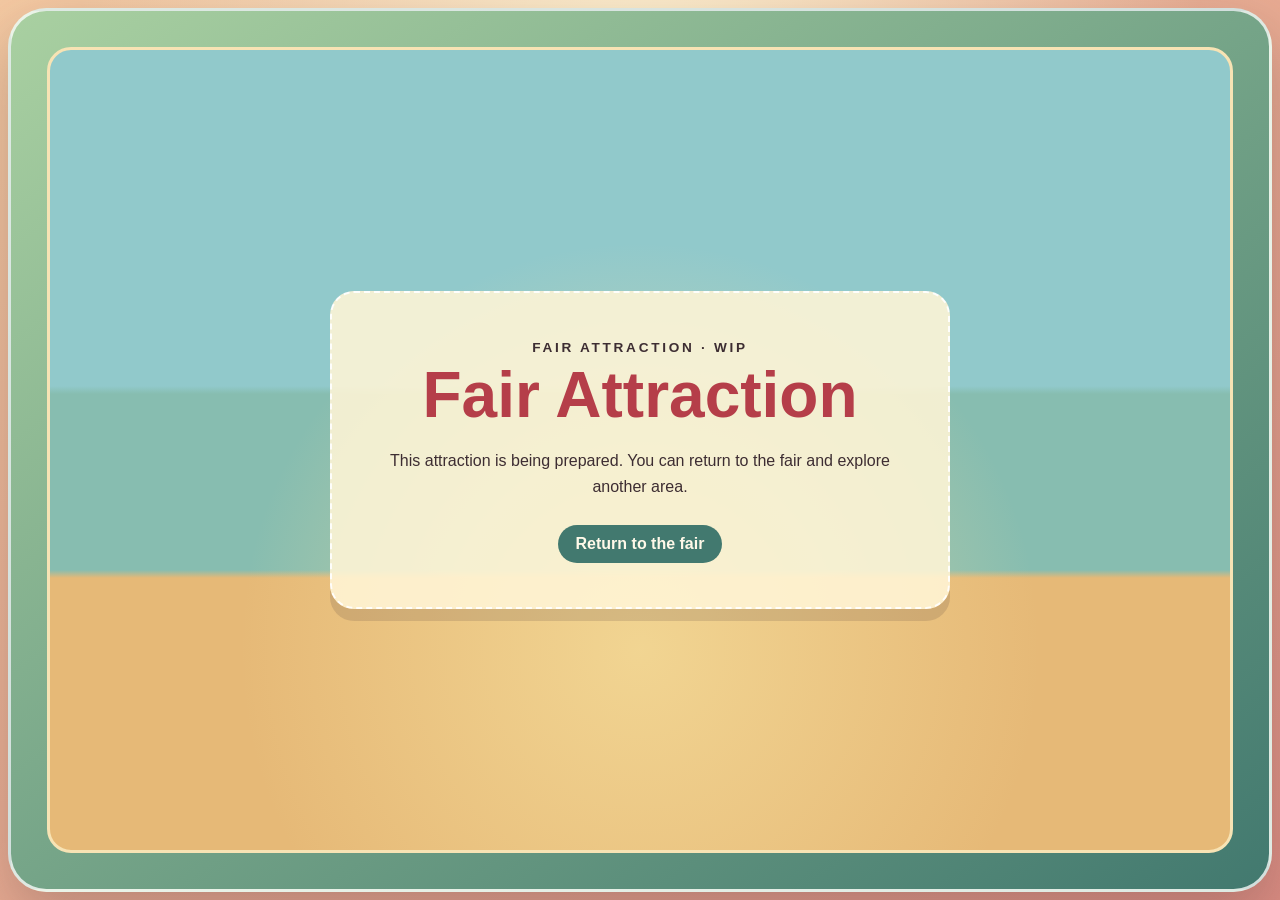
==== pages/attraction.html @ f16626bc "Integrate interactive fair map and portal UI Co-authored-by: Copilot <223556219+Copilot@users.norepl" ====
<!doctype html>
<html lang="en">
  <head>
    <meta charset="UTF-8">
    <meta name="viewport" content="width=device-width, initial-scale=1">
    <meta name="theme-color" content="#91c9cb">
    <title>Fair Attraction — Illes 23 Fair</title>
    <link rel="stylesheet" href="../css/console-ui.css">
    <link rel="stylesheet" href="../css/fair-map.css">
  </head>
  <body class="mini-game-body">
    <main class="mini-game-console">
      <section class="mini-game-screen" id="fair-attraction" aria-labelledby="attraction-title">
        <div class="mini-game-card">
          <p class="welcome-label" id="attraction-number">Fair Attraction · WIP</p>
          <h1 id="attraction-title">Fair Attraction</h1>
          <p id="attraction-description">This attraction is being prepared. You can return to the fair and explore another area.</p>
          <a class="back-to-fair" href="../index.html">Return to the fair</a>
        </div>
      </section>
    </main>
    <div class="flower-transition-backdrop" aria-hidden="true"></div>
    <div class="flower-curtain flower-curtain--left" aria-hidden="true"><img src="../assets/flower-curtain.svg" alt=""></div>
    <div class="flower-curtain flower-curtain--right" aria-hidden="true"><img src="../assets/flower-curtain.svg" alt=""></div>
    <script type="module" src="attraction-page.js"></script>
  </body>
</html>
---- css/console-ui.css ----
:root {
  color-scheme: light;
  font-family: "Trebuchet MS", Arial, sans-serif;
  color: #3d2d32;
  background: #f3c6a1;
  font-synthesis: none;
  text-rendering: optimizeLegibility;
  --console-shell: #42796f;
  --console-shadow: #28564e;
  --console-highlight: #a9d0a1;
  --screen-ink: #382b39;
  --accent: #e74e54;
  --cream: #fff0cf;
}

* {
  box-sizing: border-box;
}

body {
  min-width: 320px;
  min-height: 100dvh;
  margin: 0;
  display: grid;
  place-items: center;
  padding: 8px;
  background:
    radial-gradient(ellipse at 50% 10%, #fff4d3 0, transparent 58%),
    linear-gradient(145deg, #f4c9a2, #dc8d83);
}

button,
a {
  font: inherit;
}

button {
  color: inherit;
}

.console-shell {
  /* Console size/shape: adjust the 16/9 ratio and width/height caps together.
     Side-pad widths are the first/last grid columns; the center column gets the rest. */
  width: min(100%, 1920px, calc((100dvh - 16px) * 16 / 9));
  height: min(calc(100dvh - 16px), calc(100vw * 9 / 16));
  aspect-ratio: 16 / 9;
  display: grid;
  grid-template-columns: clamp(105px, 10.5vw, 175px) minmax(0, 1fr) clamp(105px, 10.5vw, 175px);
  align-items: stretch;
  gap: 0;
  padding: clamp(5px, 0.8vw, 12px);
  border: 3px solid rgba(255, 255, 255, 0.76);
  border-radius: clamp(18px, 2.5vw, 34px);
  background: linear-gradient(145deg, var(--console-highlight), var(--console-shell) 70%);
  box-shadow: 0 24px 60px rgba(68, 49, 49, 0.28), inset 0 3px 8px rgba(255, 255, 255, 0.3);
  overflow: hidden;
}

.console-side {
  position: relative;
  min-width: 0;
  display: flex;
  flex-direction: column;
  align-items: center;
  justify-content: center;
  gap: clamp(5px, 1vh, 12px);
  padding: 10px 7px;
  overflow: hidden;
}

.console-side--left {
  border-radius: 12px 0 0 12px;
  background: linear-gradient(155deg, #a9d0a1, #42796f 72%);
  box-shadow: inset 3px 0 8px rgba(255, 255, 255, 0.24), inset -3px 0 8px rgba(0, 0, 0, 0.13);
}

.console-side--right {
  border-radius: 0 12px 12px 0;
  background: linear-gradient(205deg, #a9d0a1, #42796f 72%);
  box-shadow: inset -3px 0 8px rgba(255, 255, 255, 0.24), inset 3px 0 8px rgba(0, 0, 0, 0.13);
}

.side-panel {
  min-width: 0;
  width: 100%;
  padding: 9px;
  border: 1px solid rgba(255, 255, 255, 0.35);
  border-radius: 12px;
  background: rgba(30, 52, 60, 0.82);
  color: #fff9e9;
  box-shadow: 0 4px 10px rgba(25, 22, 34, 0.22);
}

.side-heading {
  margin: 0;
  color: #fff8e4;
  font-size: clamp(0.52rem, 0.7vw, 0.68rem);
  letter-spacing: 0.08em;
  text-align: center;
  text-transform: uppercase;
}

.console-controller {
  position: relative;
  width: 100%;
  margin-inline: auto;
  display: flex;
  flex-direction: column;
  align-items: center;
  gap: clamp(2px, 0.7vh, 8px);
}

.control-pad {
  position: relative;
  /* Main D-pad diameter. Change this clamp for desktop sizing; see the mobile override below. */
  width: min(100%, clamp(82px, 8.4vw, 132px));
  aspect-ratio: 1;
  touch-action: none;
  border: 0;
  background: transparent;
}

.direction-pad-art,
.control-hit-targets {
  position: absolute;
  inset: 0;
  width: 100%;
  height: 100%;
}

.direction-pad-art {
  display: block;
  pointer-events: none;
  overflow: visible;
}

.direction-pad-art .DirectionPadHorizontal,
.direction-pad-art .DirectionPadVertical {
  filter: drop-shadow(0 0 0 rgba(0, 0, 0, 0));
  transition: filter 160ms ease;
}

.control-pad.is-right-pressed .DirectionPadHorizontal {
  filter: drop-shadow(10px 0 2px rgba(0, 0, 0, 0.45));
}

.control-pad.is-left-pressed .DirectionPadHorizontal {
  filter: drop-shadow(-7px 0 2px rgba(0, 0, 0, 0.45));
}

.control-pad.is-up-pressed .DirectionPadVertical {
  filter: drop-shadow(0 -10px 2px rgba(0, 0, 0, 0.45));
}

.control-pad.is-down-pressed .DirectionPadVertical {
  filter: drop-shadow(0 10px 2px rgba(0, 0, 0, 0.45));
}

.control-pad.is-center-pressed .DirectionPadCenter path {
  animation: confirm-center-pulse 320ms ease-out both;
}

@keyframes confirm-center-pulse {
  0%,
  100% {
    fill: #f4d7d7;
  }

  45% {
    fill: #ffe66d;
  }
}

.control-hit-targets {
  display: block;
  border-radius: 50%;
}

.control-hit {
  position: absolute;
  min-width: 0;
  min-height: 0;
  padding: 0;
  border: 1px solid transparent;
  border-radius: 50%;
  background: transparent;
  cursor: pointer;
  touch-action: none;
  user-select: none;
  -webkit-user-select: none;
}

.control-hit.is-pressed {
  background: rgba(255, 244, 207, 0.28);
  box-shadow: inset 0 0 0 1px rgba(255, 255, 255, 0.55);
}

.control-hit.is-selected {
  background: rgba(255, 244, 207, 0.16);
}

.control-hit:focus-visible,
.mode-toggle:focus-visible,
.enter-button:focus-visible,
.portal:focus-visible,
.back-to-fair:focus-visible {
  outline: 3px solid #fff;
  outline-offset: 3px;
}

.control-hit-up {
  /* Touch/click hit areas are percentages of the pad. Keep the center clear for confirm. */
  top: 0;
  left: 26%;
  width: 48%;
  height: 43%;
}

.control-hit-left {
  top: 26%;
  left: 0;
  width: 43%;
  height: 48%;
}

.control-hit-center {
  /* The SVG supplies the visible center; this transparent hit area keeps it interactive. */
  z-index: 1;
  top: 34%;
  left: 34%;
  width: 32%;
  height: 32%;
  border: 0;
  background: transparent;
}

.control-hit-right {
  top: 26%;
  right: 0;
  width: 43%;
  height: 48%;
}

.control-hit-down {
  bottom: 0;
  left: 26%;
  width: 48%;
  height: 43%;
}

.control-hint,
.tracker-note {
  margin: 0;
  color: rgba(255, 249, 233, 0.85);
  font-size: clamp(0.52rem, 0.65vw, 0.66rem);
  line-height: 1.45;
  text-align: center;
}

.dev-panel {
  display: none;
  position: absolute;
  z-index: 12;
  right: 5px;
  bottom: 5px;
  left: 5px;
  max-height: 42%;
  overflow: auto;
}

body[data-mode="dev"] {
  --console-shell: #4a536e;
  --console-shadow: #31374f;
  --console-highlight: #a9a0cc;
  --accent: #dc815e;
}

body[data-mode="dev"] .dev-panel {
  display: block;
  background: rgba(39, 41, 68, 0.72);
}

.asset-stats {
  margin: 0;
  display: grid;
  gap: 5px;
  font-size: clamp(0.52rem, 0.62vw, 0.64rem);
}

.asset-stats div {
  padding-bottom: 4px;
  border-bottom: 1px solid rgba(255, 255, 255, 0.2);
}

.asset-stats dt {
  color: #f3d28e;
  font-weight: 800;
}

.asset-stats dd {
  margin: 3px 0 0;
  overflow-wrap: anywhere;
  line-height: 1.35;
}

.console-main {
  min-width: 0;
  min-height: 0;
  display: flex;
  flex-direction: column;
  gap: clamp(3px, 0.7vh, 8px);
  padding: 0;
}

.screen-header,
.screen-footer {
  min-width: 0;
  flex: 0 0 auto;
  display: flex;
  align-items: center;
  justify-content: space-between;
  gap: 12px;
  padding-inline: clamp(4px, 1vw, 12px);
}

.brand {
  display: inline-flex;
  align-items: center;
  gap: 7px;
  color: var(--cream);
  font-size: clamp(0.85rem, 1.5vw, 1.25rem);
  font-weight: 900;
  letter-spacing: 0.08em;
  text-decoration: none;
  white-space: nowrap;
}

.brand-title span {
  color: #f6d57c;
}

.brand-sign {
  width: clamp(24px, 2.4vw, 36px);
  height: clamp(20px, 2vw, 30px);
  object-fit: contain;
}

.screen-tools {
  display: flex;
  align-items: center;
  justify-content: flex-end;
  gap: 10px;
}

.screen-status {
  margin: 0;
  color: #fff6df;
  font-size: clamp(0.65rem, 0.9vw, 0.82rem);
  text-align: right;
}

.mode-toggle {
  flex: 0 0 auto;
  padding: 7px 10px;
  border: 1px solid rgba(255, 255, 255, 0.65);
  border-radius: 999px;
  background: #f9e7b6;
  color: #493947;
  font-size: clamp(0.62rem, 0.8vw, 0.75rem);
  font-weight: 800;
  cursor: pointer;
}

.screen-frame {
  min-width: 0;
  min-height: 0;
  flex: 1;
  display: grid;
}

.screen-footer {
  color: #fff3d8;
  font-size: clamp(0.55rem, 0.75vw, 0.7rem);
  font-weight: 800;
  letter-spacing: 0.08em;
}

.mini-game-body {
  align-items: center;
  background:
    radial-gradient(circle at 50% 10%, #fff4d3, transparent 55%),
    linear-gradient(145deg, #f4c9a2, #dc8d83);
}

.mini-game-console {
  width: min(100%, 1920px, calc((100dvh - 16px) * 16 / 9));
  min-height: calc(100dvh - 16px);
  display: grid;
  align-items: stretch;
  padding: clamp(14px, 3vw, 36px);
  border: 3px solid rgba(255, 255, 255, 0.76);
  border-radius: clamp(22px, 3vw, 42px);
  background: linear-gradient(145deg, var(--console-highlight), var(--console-shell));
  box-shadow: 0 24px 60px rgba(68, 49, 49, 0.28);
}

@media (max-width: 520px) {
  body {
    padding: 6px;
  }

  .console-shell {
    /* Mobile remains a landscape console: side widths live here, independently from desktop. */
    width: 100%;
    min-height: calc(100dvh - 12px);
    height: calc(100dvh - 12px);
    aspect-ratio: auto;
    grid-template-columns: 94px minmax(0, 1fr) 94px;
    grid-template-rows: minmax(0, 1fr);
    gap: 0;
    padding: 5px;
    border-radius: 18px;
  }

  .console-main {
    grid-column: 2;
    grid-row: 1;
    min-height: 0;
  }

  .console-side {
    grid-row: 1;
    flex-direction: column;
    justify-content: center;
    gap: 2px;
    padding: 4px 2px;
    border-radius: 0;
  }

  .side-panel {
    width: auto;
    padding: 5px;
  }

  .controls-panel {
    display: flex;
    flex-direction: column;
    align-items: center;
    gap: 5px;
  }

  .side-heading {
    margin: 0;
    font-size: 0.45rem;
  }

  .console-controller {
    flex-direction: column;
    justify-content: center;
    gap: 5px;
    width: 100%;
  }

  .control-pad {
    /* Mobile D-pad diameter. */
    width: min(88px, 23vw);
  }

  .control-hit-center {
    /* Wider center target for small touchscreens. */
    top: 26%;
    left: 26%;
    width: 48%;
    height: 48%;
  }

  .control-hint {
    display: none;
  }

  .dev-panel {
    display: none !important;
    right: 2px;
    bottom: 4px;
    left: 2px;
    max-height: 70%;
  }

  body[data-mode="dev"] .dev-panel {
    display: block !important;
  }

  .screen-status {
    display: none;
  }

  .screen-footer {
    display: none;
  }
}

@media (max-width: 420px) {
  .brand {
    font-size: 0.72rem;
  }

  .mode-toggle {
    max-width: 110px;
  }

  .screen-footer span:last-child {
    text-align: right;
  }

  .console-shell {
    grid-template-rows: auto 84px;
  }
}

@media (prefers-reduced-motion: reduce) {
  *,
  *::before,
  *::after {
    scroll-behavior: auto !important;
    transition-duration: 0.01ms !important;
    animation-duration: 0.01ms !important;
    animation-iteration-count: 1 !important;
  }
}
---- css/fair-map.css ----
.fair-viewport {
  position: relative;
  min-width: 0;
  width: 100%;
  height: 100%;
  min-height: 350px;
  aspect-ratio: 16 / 10;
  overflow: hidden;
  isolation: isolate;
  --game-sky: #d8f6ff;
  --game-sea: #3db6e6;
  --game-sand: #f0d8a8;
  /* Edit these colors and stops to tune the sky/sea/sand palette and their canvas heights. */
  --game-sky-end: 36%;
  --game-sea-end: 88%;
  background: linear-gradient(
    var(--game-sky) 0 var(--game-sky-end),
    var(--game-sea) var(--game-sky-end) var(--game-sea-end),
    var(--game-sand) var(--game-sea-end) 100%
  );
}

.fair-art,
.walkable-layer,
.po-outline-layer,
.portal-layer,
.flower-transition-backdrop,
.flower-curtain,
.player-marker {
  position: absolute;
}

.fair-art {
  z-index: 0;
  inset: 0;
  width: 100%;
  height: 100%;
}

.fair-art {
  filter: saturate(0.92);
}

.walkable-layer {
  z-index: 1;
  inset: 0;
  width: 100%;
  height: 100%;
  pointer-events: none;
}

.walkable-area {
  fill: #000;
  opacity: 0;
}

.po-outline-layer {
  z-index: 2;
  inset: 0;
  width: 100%;
  height: 100%;
  overflow: visible;
  pointer-events: none;
}

.po-art,
.po-outline {
  --po-outline-color: #ffdb57;
  color: var(--po-outline-color);
}

.po-art {
  transition: filter 240ms ease;
  cursor: pointer;
}

.po-art[data-po-id="PO02_ComicForeground"],
.po-outline[data-po-id="PO02_ComicForeground"] {
  --po-outline-color: #f77c91;
}

.po-art[data-po-id="PO03_CircusFishingGameArea"],
.po-outline[data-po-id="PO03_CircusFishingGameArea"] {
  --po-outline-color: #ffdc5e;
}

.po-art[data-po-id="PO04_LakeTour"],
.po-outline[data-po-id="PO04_LakeTour"] {
  --po-outline-color: #78e0d1;
}

.po-art[data-po-id="PO05_TeatrinoArea"],
.po-outline[data-po-id="PO05_TeatrinoArea"] {
  --po-outline-color: #ff9a83;
}

.po-art[data-po-id="PO06_BenchArea"],
.po-outline[data-po-id="PO06_BenchArea"] {
  --po-outline-color: #d3ec8b;
}

.po-art[data-po-id="PO07_FotoShootArea"],
.po-outline[data-po-id="PO07_FotoShootArea"] {
  --po-outline-color: #86d4ff;
}

.po-art[data-po-id="PO08_CafeteriaArea"],
.po-outline[data-po-id="PO08_CafeteriaArea"] {
  --po-outline-color: #ffbd71;
}

.po-outline-shape {
  opacity: 0;
  stroke: currentColor;
  stroke-dasharray: 12 9;
  stroke-dashoffset: 42;
  stroke-width: 5;
  vector-effect: non-scaling-stroke;
}

.po-art.is-selected,
.po-art.is-player-inside {
  filter: drop-shadow(0 0 8px var(--po-outline-color));
}

.po-outline.is-selected .po-outline-shape,
.po-outline.is-player-inside .po-outline-shape {
  opacity: 0.9;
  animation: po-outline-dash 4s linear infinite;
}

.po-outline[data-po-id="PO02_ComicForeground"] .po-outline-shape {
  animation-duration: 5.2s;
}

.po-outline[data-po-id="PO03_CircusFishingGameArea"] .po-outline-shape {
  animation-duration: 3.3s;
}

.po-outline[data-po-id="PO04_LakeTour"] .po-outline-shape {
  animation-duration: 6s;
}

.po-outline[data-po-id="PO05_TeatrinoArea"] .po-outline-shape {
  animation-duration: 4.5s;
}

.po-outline[data-po-id="PO06_BenchArea"] .po-outline-shape {
  animation-duration: 7s;
}

.po-outline[data-po-id="PO07_FotoShootArea"] .po-outline-shape {
  animation-duration: 3.8s;
}

.po-outline[data-po-id="PO08_CafeteriaArea"] .po-outline-shape {
  animation-duration: 5.8s;
}

.flower-motion-path {
  visibility: hidden;
}

#fence-flowers image {
  opacity: 0.94;
  pointer-events: none;
}

@keyframes po-outline-dash {
  to {
    stroke-dashoffset: -42;
  }
}

.portal-layer {
  z-index: 3;
  inset: 0;
}

.portal {
  position: absolute;
  left: var(--portal-x);
  top: var(--portal-y);
  min-width: 92px;
  max-width: 145px;
  min-height: 34px;
  display: inline-flex;
  align-items: center;
  gap: 5px;
  padding: 4px 7px;
  transform: translate(-50%, -50%);
  border: 2px dashed #fff2c8;
  border-radius: 12px;
  background: #b53e49;
  box-shadow: 0 4px 0 rgba(78, 40, 51, 0.4);
  color: white;
  font-size: clamp(0.54rem, 0.78vw, 0.76rem);
  font-weight: 900;
  text-align: left;
  text-decoration: none;
  cursor: pointer;
}

.portal:hover,
.portal.is-selected {
  background: #7d434f;
  outline: 2px solid #ffe99c;
  outline-offset: 2px;
}

.portal-number {
  display: grid;
  width: 22px;
  height: 22px;
  flex: 0 0 22px;
  place-items: center;
  border-radius: 50%;
  background: #f7d981;
  color: #48323d;
}

.portal--future {
  border-color: #fff8e4;
  background: rgba(70, 77, 61, 0.83);
  cursor: pointer;
  opacity: 0.82;
}

.portal--future:hover {
  background: rgba(70, 77, 61, 0.83);
  outline: 2px solid #ffe99c;
  outline-offset: 2px;
}

.portal--future-lower {
  min-width: 150px;
}

.player-marker {
  z-index: 4;
  left: 8%;
  top: 68%;
  width: clamp(30px, 4vw, 48px);
  aspect-ratio: 1;
  display: grid;
  place-items: center;
  transform: translate(-50%, -75%);
  border: 3px solid #fff5cf;
  border-radius: 50% 50% 45% 45%;
  background: #ee7590;
  box-shadow: 0 3px 0 rgba(62, 48, 48, 0.5);
  color: #fff8df;
  font-size: 1.4rem;
  pointer-events: none;
}

.welcome-overlay {
  position: absolute;
  z-index: 8;
  inset: 0;
  display: flex;
  flex-direction: column;
  align-items: center;
  justify-content: center;
  padding: 24px;
  background: rgba(50, 45, 57, 0.8);
  color: #fff4d8;
  text-align: center;
  transition: opacity 220ms ease, visibility 220ms ease;
}

.welcome-overlay h1 {
  margin: 4px 0 8px;
  color: #ffdc81;
  font-size: clamp(1.8rem, 5vw, 4rem);
  line-height: 1;
  text-shadow: 3px 3px 0 #a44450;
}

.welcome-overlay p {
  max-width: 34rem;
  margin: 6px 0 16px;
}

.welcome-label {
  margin: 0 !important;
  font-size: 0.85rem;
  font-weight: 800;
  letter-spacing: 0.2em;
  text-transform: uppercase;
}

.enter-button {
  padding: 11px 20px;
  border: 2px solid #fff7db;
  border-radius: 999px;
  background: #e74e54;
  color: white;
  font-weight: 900;
  cursor: pointer;
}

.flower-curtain {
  /* Entry/exit flower speed: keep navigation waits in js/portals.js and
     pages/attraction-page.js slightly longer than this duration (currently 560ms). */
  z-index: 6;
  top: 0;
  bottom: 0;
  width: 56%;
  min-width: 0;
  pointer-events: none;
  transition: transform 540ms cubic-bezier(0.2, 0.72, 0.22, 1);
}

.flower-curtain img {
  width: 100%;
  height: 100%;
  object-fit: fill;
}

.flower-curtain--left {
  left: 0;
}

.flower-curtain--right {
  right: 0;
}

.flower-curtain--right img {
  transform: scaleX(-1);
}

.flower-transition-backdrop {
  /* Fade time for the colored transition backing; adjust independently from the flowers. */
  z-index: 5;
  inset: 0;
  background: #edb36d;
  opacity: 0;
  pointer-events: none;
  transition: opacity 360ms ease;
}

.portal-prompt {
  position: absolute;
  z-index: 5;
  left: 50%;
  bottom: 10px;
  max-width: calc(100% - 24px);
  margin: 0;
  padding: 6px 12px;
  transform: translateX(-50%);
  border: 1px solid rgba(255, 255, 255, 0.8);
  border-radius: 999px;
  background: rgba(48, 42, 55, 0.86);
  color: #fff7df;
  font-size: clamp(0.62rem, 0.9vw, 0.78rem);
  text-align: center;
}

body:not([data-entered="true"]) .portal-layer,
body:not([data-entered="true"]) .walkable-layer,
body:not([data-entered="true"]) .player-marker,
body:not([data-entered="true"]) .portal-prompt {
  visibility: hidden;
}

body[data-entered="true"] .welcome-overlay {
  visibility: hidden;
  opacity: 0;
  pointer-events: none;
}

body[data-entered="true"] .flower-curtain--left {
  transform: translateX(-105%);
}

body[data-entered="true"] .flower-curtain--right {
  transform: translateX(105%);
}

body.is-arriving .flower-transition-backdrop,
body.is-leaving .flower-transition-backdrop {
  opacity: 1;
}

body.is-arriving .flower-curtain,
body.is-leaving .flower-curtain {
  z-index: 7;
  transform: translateX(0);
}

.mini-game-screen {
  min-height: min(70vh, 650px);
  display: grid;
  place-items: center;
  overflow: hidden;
  padding: clamp(20px, 5vw, 70px);
  border: 3px solid #f7e3b4;
  border-radius: 24px;
  background:
    radial-gradient(ellipse at 50% 75%, rgba(245, 222, 155, 0.75), transparent 48%),
    linear-gradient(180deg, #91c9cb 0 42%, #87bdb0 43% 65%, #e6b977 66%);
  color: #3d2d32;
  text-align: center;
}

.mini-game-card {
  max-width: 620px;
  padding: clamp(20px, 4vw, 44px);
  border: 2px dashed rgba(255, 255, 255, 0.9);
  border-radius: 24px;
  background: rgba(255, 245, 215, 0.88);
  box-shadow: 0 12px 0 rgba(90, 67, 64, 0.18);
}

.mini-game-card h1 {
  margin: 0 0 12px;
  color: #b53e49;
  font-size: clamp(2rem, 6vw, 4rem);
}

.mini-game-card p {
  line-height: 1.6;
}

.back-to-fair {
  display: inline-block;
  margin-top: 10px;
  padding: 10px 18px;
  border-radius: 999px;
  background: #42796f;
  color: #fff9e9;
  font-weight: 800;
  text-decoration: none;
}

.mini-game-body .flower-transition-backdrop {
  position: fixed;
  z-index: 30;
  opacity: 1;
}

.mini-game-body .flower-curtain {
  position: fixed;
  z-index: 31;
  transform: translateX(0);
}

.mini-game-body.is-arriving .flower-transition-backdrop {
  opacity: 0;
}

.mini-game-body.is-arriving .flower-curtain--left {
  transform: translateX(-105%);
}

.mini-game-body.is-arriving .flower-curtain--right {
  transform: translateX(105%);
}

.mini-game-body.is-leaving .flower-transition-backdrop {
  opacity: 1;
}

.mini-game-body.is-leaving .flower-curtain--left {
  transform: translateX(0);
}

.mini-game-body.is-leaving .flower-curtain--right {
  transform: translateX(0);
}

@media (max-width: 760px) {
  .fair-viewport {
    min-height: 0;
    height: 100%;
    aspect-ratio: 4 / 3;
  }

  .portal {
    min-width: 72px;
    max-width: 105px;
    min-height: 30px;
    padding: 3px 5px;
    font-size: 0.52rem;
  }

  .portal-number {
    width: 19px;
    height: 19px;
    flex-basis: 19px;
  }

  .mini-game-screen {
    min-height: 65vh;
  }
}

@media (prefers-reduced-motion: reduce) {
  .welcome-overlay,
  .flower-curtain,
  .flower-transition-backdrop,
  .po-outline-shape {
    transition: none;
    animation: none !important;
  }
}
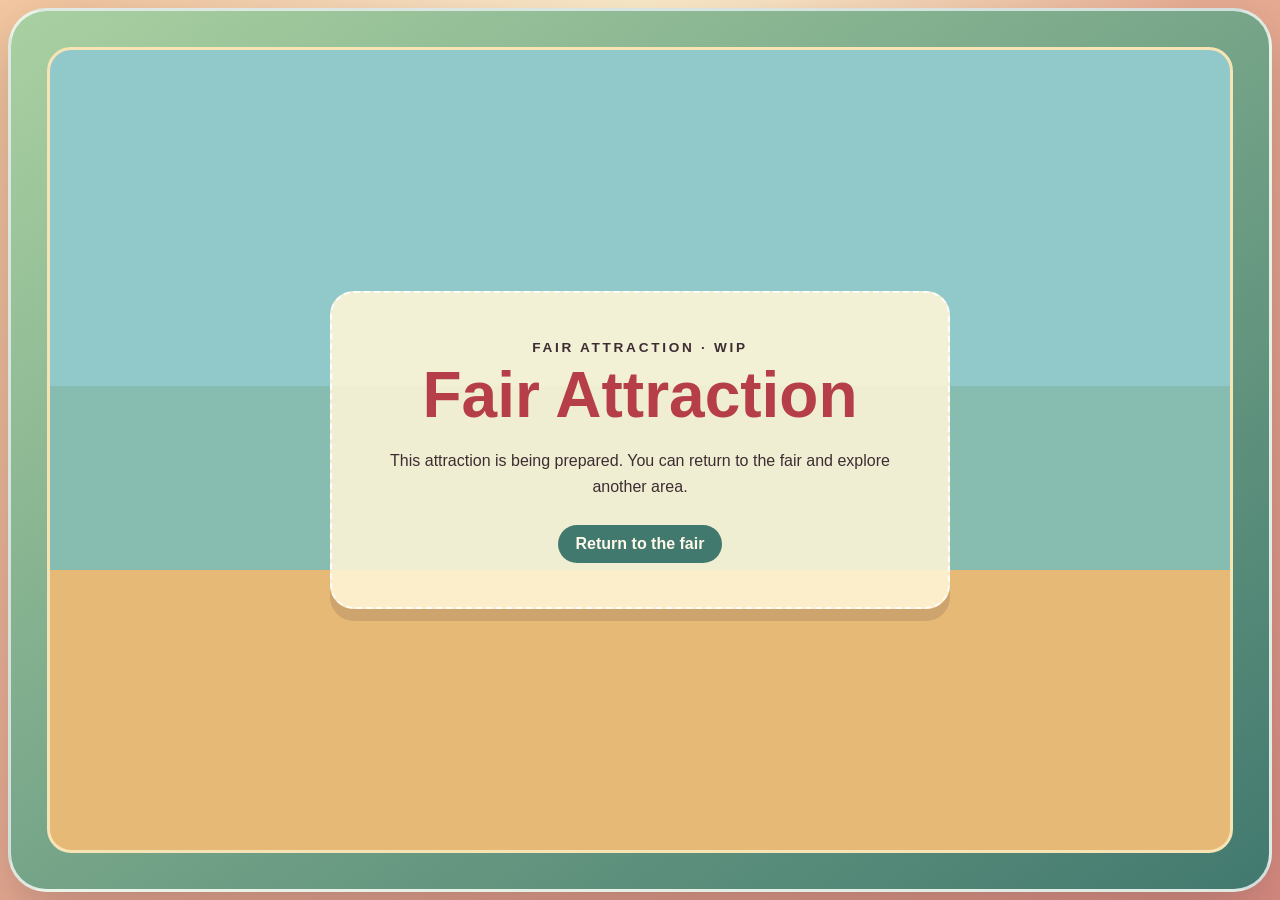
==== commit ec69ae93: "Add themed attraction screens and PO fence flowers Co-authored-by: Copilot <223556219+Copilot@users." ====
--- a/pages/attraction.html
+++ b/pages/attraction.html
@@ -7,10 +7,11 @@
     <title>Fair Attraction — Illes 23 Fair</title>
     <link rel="stylesheet" href="../css/console-ui.css">
     <link rel="stylesheet" href="../css/fair-map.css">
+    <link rel="stylesheet" href="../css/mini-game-themes.css">
   </head>
   <body class="mini-game-body">
     <main class="mini-game-console">
-      <section class="mini-game-screen" id="fair-attraction" aria-labelledby="attraction-title">
+      <section class="mini-game-screen" id="fair-attraction" data-mini-game="attraction" aria-labelledby="attraction-title">
         <div class="mini-game-card">
           <p class="welcome-label" id="attraction-number">Fair Attraction · WIP</p>
           <h1 id="attraction-title">Fair Attraction</h1>
--- a/css/console-ui.css
+++ b/css/console-ui.css
@@ -371,6 +371,8 @@
   cursor: pointer;
 }
 
+/* This selector controls frame layout. Edit the mini-game palette and zone
+   proportions in css/mini-game-themes.css instead. */
 .screen-frame {
   min-width: 0;
   min-height: 0;
--- a/css/fair-map.css
+++ b/css/fair-map.css
@@ -7,8 +7,8 @@
   aspect-ratio: 16 / 10;
   overflow: hidden;
   isolation: isolate;
-  --game-sky: #d8f6ff;
-  --game-sea: #3db6e6;
+  --game-sky: #fbddd9;
+  --game-sea: #b0dfe0;
   --game-sand: #f0d8a8;
   /* Edit these colors and stops to tune the sky/sea/sand palette and their canvas heights. */
   --game-sky-end: 36%;
@@ -397,9 +397,13 @@
   padding: clamp(20px, 5vw, 70px);
   border: 3px solid #f7e3b4;
   border-radius: 24px;
-  background:
-    radial-gradient(ellipse at 50% 75%, rgba(245, 222, 155, 0.75), transparent 48%),
-    linear-gradient(180deg, #91c9cb 0 42%, #87bdb0 43% 65%, #e6b977 66%);
+  /* Per-game colors and zone heights are set in css/mini-game-themes.css. */
+  background: linear-gradient(
+    180deg,
+    var(--screen-sky) 0 var(--screen-sky-end),
+    var(--screen-water) var(--screen-sky-end) var(--screen-water-end),
+    var(--screen-sand) var(--screen-water-end) 100%
+  );
   color: #3d2d32;
   text-align: center;
 }
--- a/css/mini-game-themes.css
+++ b/css/mini-game-themes.css
@@ -0,0 +1,66 @@
+/* Edit a game's colors and zone heights here.
+   sky-end sets where sky ends; water-end sets where water ends and sand begins.
+   Percentages are measured from the top of each mini-game screen. */
+.mini-game-screen {
+  --screen-sky: #91c9cb;
+  --screen-water: #87bdb0;
+  --screen-sand: #e6b977;
+  --screen-sky-end: 42%;
+  --screen-water-end: 65%;
+}
+
+.mini-game-screen[data-mini-game="fishing"] {
+  --screen-sky: #91c9cb;
+  --screen-water: #87bdb0;
+  --screen-sand: #e6b977;
+  --screen-sky-end: 42%;
+  --screen-water-end: 65%;
+}
+
+.mini-game-screen[data-mini-game="lake-tour"] {
+  --screen-sky: #b5e5ee;
+  --screen-water: #4faebd;
+  --screen-sand: #eed29b;
+  --screen-sky-end: 36%;
+  --screen-water-end: 80%;
+}
+
+.mini-game-screen[data-mini-game="comic"] {
+  --screen-sky: #f4c2b5;
+  --screen-water: #d889a8;
+  --screen-sand: #f4d28c;
+  --screen-sky-end: 40%;
+  --screen-water-end: 76%;
+}
+
+.mini-game-screen[data-mini-game="teatrino"] {
+  --screen-sky: #e7d2ef;
+  --screen-water: #8bb5cc;
+  --screen-sand: #e9c48f;
+  --screen-sky-end: 38%;
+  --screen-water-end: 72%;
+}
+
+.mini-game-screen[data-mini-game="bench"] {
+  --screen-sky: #c9e6c6;
+  --screen-water: #75b09c;
+  --screen-sand: #ddbd8d;
+  --screen-sky-end: 45%;
+  --screen-water-end: 70%;
+}
+
+.mini-game-screen[data-mini-game="photo-shoot"] {
+  --screen-sky: #b8def4;
+  --screen-water: #78bfc8;
+  --screen-sand: #f1d7a4;
+  --screen-sky-end: 48%;
+  --screen-water-end: 74%;
+}
+
+.mini-game-screen[data-mini-game="cafeteria"] {
+  --screen-sky: #f4d4a9;
+  --screen-water: #d79a79;
+  --screen-sand: #f0c983;
+  --screen-sky-end: 35%;
+  --screen-water-end: 67%;
+}
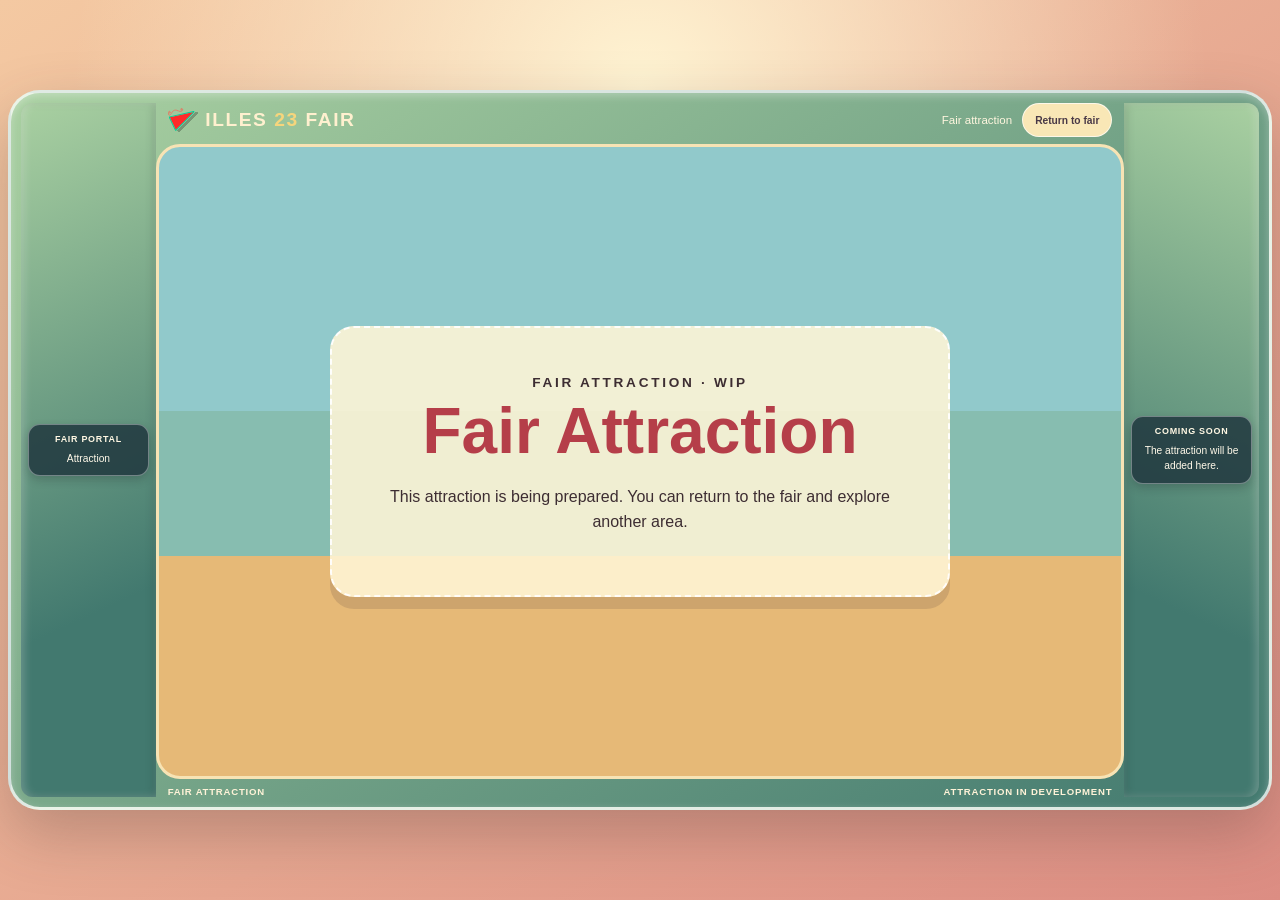
==== commit 00bede58: "Implement fair controls and Lake Tour Co-authored-by: Copilot <223556219+Copilot@users.noreply.githu" ====
--- a/pages/attraction.html
+++ b/pages/attraction.html
@@ -10,15 +10,42 @@
     <link rel="stylesheet" href="../css/mini-game-themes.css">
   </head>
   <body class="mini-game-body">
-    <main class="mini-game-console">
-      <section class="mini-game-screen" id="fair-attraction" data-mini-game="attraction" aria-labelledby="attraction-title">
-        <div class="mini-game-card">
-          <p class="welcome-label" id="attraction-number">Fair Attraction · WIP</p>
-          <h1 id="attraction-title">Fair Attraction</h1>
-          <p id="attraction-description">This attraction is being prepared. You can return to the fair and explore another area.</p>
-          <a class="back-to-fair" href="../index.html">Return to the fair</a>
-        </div>
+    <main class="mini-game-console console-shell" data-mini-game="attraction">
+      <aside class="console-side console-side--left" aria-label="Attraction details">
+        <section class="side-panel mini-game-side-panel">
+          <h2 class="side-heading" id="mini-game-side-number">Fair Portal</h2>
+          <p id="mini-game-side-title">Attraction</p>
+        </section>
+      </aside>
+      <section class="console-main mini-game-main" aria-label="Attraction screen">
+        <header class="screen-header">
+          <a class="brand" href="../index.html" aria-label="Illes 23 Fair home">
+            <img class="brand-sign" src="../UILetterSignCombo.svg" alt="">
+            <span class="brand-title">ILLES <span>23</span> FAIR</span>
+          </a>
+          <div class="screen-tools">
+            <p class="screen-status">Fair attraction</p>
+            <a class="mini-game-return" href="../index.html">Return to fair</a>
+          </div>
+        </header>
+        <section class="mini-game-screen" id="fair-attraction" data-mini-game="attraction" aria-labelledby="attraction-title">
+          <div class="mini-game-card">
+            <p class="welcome-label" id="attraction-number">Fair Attraction · WIP</p>
+            <h1 id="attraction-title">Fair Attraction</h1>
+            <p id="attraction-description">This attraction is being prepared. You can return to the fair and explore another area.</p>
+          </div>
+        </section>
+        <footer class="screen-footer">
+          <span>FAIR ATTRACTION</span>
+          <span>ATTRACTION IN DEVELOPMENT</span>
+        </footer>
       </section>
+      <aside class="console-side console-side--right" aria-label="Attraction status">
+        <section class="side-panel mini-game-side-panel">
+          <h2 class="side-heading">Coming soon</h2>
+          <p>The attraction will be added here.</p>
+        </section>
+      </aside>
     </main>
     <div class="flower-transition-backdrop" aria-hidden="true"></div>
     <div class="flower-curtain flower-curtain--left" aria-hidden="true"><img src="../assets/flower-curtain.svg" alt=""></div>
--- a/css/console-ui.css
+++ b/css/console-ui.css
@@ -70,13 +70,13 @@
 
 .console-side--left {
   border-radius: 12px 0 0 12px;
-  background: linear-gradient(155deg, #a9d0a1, #42796f 72%);
+  background: linear-gradient(155deg, var(--console-highlight), var(--console-shell) 72%);
   box-shadow: inset 3px 0 8px rgba(255, 255, 255, 0.24), inset -3px 0 8px rgba(0, 0, 0, 0.13);
 }
 
 .console-side--right {
   border-radius: 0 12px 12px 0;
-  background: linear-gradient(205deg, #a9d0a1, #42796f 72%);
+  background: linear-gradient(205deg, var(--console-highlight), var(--console-shell) 72%);
   box-shadow: inset -3px 0 8px rgba(255, 255, 255, 0.24), inset 3px 0 8px rgba(0, 0, 0, 0.13);
 }
 
@@ -340,6 +340,7 @@
 }
 
 .brand-sign {
+  /* Shared home/minigame SVG logo box; increase these bounds to enlarge the header artwork. */
   width: clamp(24px, 2.4vw, 36px);
   height: clamp(20px, 2vw, 30px);
   object-fit: contain;
@@ -395,15 +396,54 @@
 }
 
 .mini-game-console {
+  /* Match the home console proportions and side-rail widths; tune both breakpoints below together. */
   width: min(100%, 1920px, calc((100dvh - 16px) * 16 / 9));
-  min-height: calc(100dvh - 16px);
+  height: min(calc(100dvh - 16px), calc(100vw * 9 / 16));
+  aspect-ratio: 16 / 9;
   display: grid;
+  grid-template-columns: clamp(105px, 10.5vw, 175px) minmax(0, 1fr) clamp(105px, 10.5vw, 175px);
   align-items: stretch;
-  padding: clamp(14px, 3vw, 36px);
+  gap: 0;
+  padding: clamp(5px, 0.8vw, 12px);
   border: 3px solid rgba(255, 255, 255, 0.76);
-  border-radius: clamp(22px, 3vw, 42px);
+  border-radius: clamp(18px, 2.5vw, 34px);
   background: linear-gradient(145deg, var(--console-highlight), var(--console-shell));
-  box-shadow: 0 24px 60px rgba(68, 49, 49, 0.28);
+  box-shadow: 0 24px 60px rgba(68, 49, 49, 0.28), inset 0 3px 8px rgba(255, 255, 255, 0.3);
+  overflow: hidden;
+}
+
+.mini-game-main {
+  min-width: 0;
+  min-height: 0;
+}
+
+.mini-game-side-panel {
+  text-align: center;
+}
+
+.mini-game-side-panel p {
+  margin: 8px 0 0;
+  font-size: clamp(0.62rem, 0.8vw, 0.76rem);
+  line-height: 1.45;
+}
+
+.mini-game-return {
+  display: inline-flex;
+  align-items: center;
+  min-height: 34px;
+  padding: 6px 12px;
+  border: 1px solid rgba(255, 255, 255, 0.7);
+  border-radius: 999px;
+  background: #f9e7b6;
+  color: #493947;
+  font-size: clamp(0.62rem, 0.8vw, 0.75rem);
+  font-weight: 800;
+  text-decoration: none;
+}
+
+.mini-game-return:focus-visible {
+  outline: 3px solid #fff;
+  outline-offset: 3px;
 }
 
 @media (max-width: 520px) {
@@ -529,3 +569,238 @@
     animation-iteration-count: 1 !important;
   }
 }
+
+@media (max-width: 760px) {
+  body {
+    padding: 6px;
+  }
+
+  .console-shell {
+    width: 100%;
+    height: auto;
+    min-height: 0;
+    aspect-ratio: auto;
+    grid-template-columns: minmax(0, 1fr) minmax(0, 1fr);
+    grid-template-rows: auto auto;
+    gap: 8px;
+    padding: 8px;
+    overflow: visible;
+    border-radius: 20px;
+  }
+
+  .mini-game-console {
+    width: 100%;
+    height: auto;
+    min-height: 0;
+    aspect-ratio: auto;
+    grid-template-columns: minmax(0, 1fr) minmax(0, 1fr);
+    grid-template-rows: auto auto;
+    gap: 8px;
+    padding: 8px;
+    overflow: visible;
+    border-radius: 20px;
+  }
+
+  .mini-game-main {
+    grid-column: 1 / -1;
+    grid-row: 1;
+    min-height: 68dvh;
+    display: flex;
+    flex-direction: column;
+    gap: 8px;
+  }
+
+  .mini-game-console .console-side {
+    grid-row: 2;
+    min-height: 0;
+    flex-direction: column;
+    justify-content: center;
+    gap: 0;
+    padding: 7px 4px;
+    overflow: visible;
+    border-radius: 12px;
+  }
+
+  .mini-game-console .console-side--left {
+    grid-column: 1;
+  }
+
+  .mini-game-console .console-side--right {
+    grid-column: 2;
+  }
+
+  .mini-game-console .screen-header {
+    min-height: 40px;
+    gap: 6px;
+    padding-inline: 4px;
+  }
+
+  .mini-game-console .screen-status,
+  .mini-game-console .screen-footer {
+    display: none;
+  }
+
+  .mini-game-console .brand {
+    gap: 4px;
+    font-size: clamp(0.76rem, 3.6vw, 0.95rem);
+    letter-spacing: 0.03em;
+  }
+
+  .mini-game-console .brand-sign {
+    width: 24px;
+    height: 22px;
+  }
+
+  .mini-game-console .mini-game-side-panel p {
+    margin-top: 4px;
+    font-size: 0.7rem;
+  }
+
+  .mini-game-console .mini-game-return {
+    min-height: 36px;
+  }
+
+  .mini-game-console .side-heading {
+    font-size: 0.68rem;
+    line-height: 1.2;
+  }
+
+  .console-main {
+    grid-column: 1 / -1;
+    grid-row: 1;
+    min-height: 0;
+    height: auto;
+    gap: 8px;
+  }
+
+  .screen-header {
+    min-height: 40px;
+    gap: 6px;
+    padding-inline: 4px;
+  }
+
+  .brand {
+    gap: 4px;
+    font-size: clamp(0.76rem, 3.6vw, 0.95rem);
+    letter-spacing: 0.03em;
+  }
+
+  .brand-sign {
+    width: 24px;
+    height: 22px;
+  }
+
+  .screen-tools {
+    gap: 0;
+  }
+
+  .mode-toggle {
+    display: none;
+  }
+
+  .screen-status,
+  .screen-footer {
+    display: none;
+  }
+
+  .control-hint {
+    max-width: 168px;
+    margin: 0;
+    display: block;
+    font-size: 0.68rem;
+    line-height: 1.25;
+    text-align: center;
+  }
+
+  .screen-frame {
+    min-height: 0;
+    flex: none;
+    height: auto;
+    display: flex;
+  }
+
+  .console-side {
+    grid-row: 2;
+    min-height: 0;
+    flex-direction: column;
+    justify-content: flex-start;
+    gap: 0;
+    padding: 7px 4px;
+    overflow: visible;
+    border-radius: 12px;
+  }
+
+  .console-side--left {
+    grid-column: 1;
+  }
+
+  .console-side--right {
+    grid-column: 2;
+  }
+
+  .controls-panel {
+    width: 100%;
+    display: flex;
+    flex-direction: column;
+    align-items: center;
+    gap: 3px;
+  }
+
+  .side-heading {
+    font-size: 0.68rem;
+    line-height: 1.2;
+  }
+
+  .console-controller {
+    width: 100%;
+    justify-content: center;
+  }
+
+  .control-pad {
+    width: min(112px, 28vw);
+  }
+
+  .dev-panel {
+    display: none !important;
+  }
+
+  .welcome-overlay {
+    padding: 12px;
+  }
+
+  .welcome-overlay h1 {
+    font-size: clamp(1.35rem, 6vw, 2rem);
+  }
+
+  .welcome-overlay p {
+    font-size: 0.88rem;
+  }
+
+  .enter-button {
+    min-height: 44px;
+  }
+}
+
+@media (max-width: 380px) {
+  .console-shell {
+    gap: 6px;
+    padding: 6px;
+  }
+
+  .mini-game-console {
+    gap: 6px;
+    padding: 6px;
+  }
+
+  .console-side {
+    padding-inline: 2px;
+  }
+
+  .side-heading {
+    font-size: 0.62rem;
+  }
+
+  .control-pad {
+    width: min(112px, 34vw);
+  }
+}
--- a/css/fair-map.css
+++ b/css/fair-map.css
@@ -2,9 +2,11 @@
   position: relative;
   min-width: 0;
   width: 100%;
-  height: 100%;
-  min-height: 350px;
-  aspect-ratio: 16 / 10;
+  height: auto;
+  min-height: 0;
+  align-self: center;
+  /* Match the 1806x1013 map canvas. Change this ratio with the root SVG viewBoxes. */
+  aspect-ratio: 1806 / 1013;
   overflow: hidden;
   isolation: isolate;
   --game-sky: #fbddd9;
@@ -20,6 +22,43 @@
   );
 }
 
+@property --fair-sky-color {
+  syntax: "<color>";
+  inherits: false;
+  initial-value: #fbddd9;
+}
+
+.fair-viewport::before {
+  content: "";
+  position: absolute;
+  z-index: 1;
+  inset: 0 0 calc(100% - var(--game-sky-end));
+  background: var(--fair-sky-color, var(--game-sky));
+  pointer-events: none;
+}
+
+.fair-viewport[data-atmosphere="active"]::before {
+  animation: fair-sky-cycle 96s ease-in-out infinite alternate;
+}
+
+@keyframes fair-sky-cycle {
+  0% { --fair-sky-color: #b7e0eb; }
+  35% { --fair-sky-color: #f6c99c; }
+  68% { --fair-sky-color: #d890a0; }
+  100% { --fair-sky-color: #546b91; }
+}
+
+.fair-world {
+  position: absolute;
+  z-index: 2;
+  inset: 0;
+  transform: translate(var(--camera-offset-x, 0px), var(--camera-offset-y, 0px))
+    scale(var(--camera-scale, 1));
+  transform-origin: top left;
+  transition: transform 900ms cubic-bezier(0.2, 0.72, 0.22, 1);
+  will-change: transform;
+}
+
 .fair-art,
 .walkable-layer,
 .po-outline-layer,
@@ -30,6 +69,12 @@
   position: absolute;
 }
 
+@media (prefers-reduced-motion: reduce) {
+  .fair-world {
+    transition: none;
+  }
+}
+
 .fair-art {
   z-index: 0;
   inset: 0;
@@ -72,6 +117,26 @@
 .po-art {
   transition: filter 240ms ease;
   cursor: pointer;
+}
+
+/* Future background SVG groups can opt into FairSceneAnimator rules by adding
+   data-fair-asset="sun|ferris-wheel|pagoda"; tune these states here. */
+[data-fair-asset="sun"].is-setting {
+  filter: saturate(1.25) brightness(0.95);
+}
+
+[data-fair-asset="ferris-wheel"].is-near {
+  animation: background-asset-turn 24s linear infinite;
+  transform-box: fill-box;
+  transform-origin: center;
+}
+
+[data-fair-asset="pagoda"].is-visited {
+  filter: drop-shadow(0 0 12px rgba(255, 220, 94, 0.9));
+}
+
+@keyframes background-asset-turn {
+  to { transform: rotate(360deg); }
 }
 
 .po-art[data-po-id="PO02_ComicForeground"],
@@ -175,61 +240,255 @@
 .portal-layer {
   z-index: 3;
   inset: 0;
+  transform: translate(var(--camera-offset-x, 0px), var(--camera-offset-y, 0px))
+    scale(var(--camera-scale, 1));
+  transform-origin: top left;
+  transition: transform var(--camera-transition-duration, 900ms) cubic-bezier(0.2, 0.72, 0.22, 1);
+  will-change: transform;
 }
 
 .portal {
-  position: absolute;
+  /* Sign size: adjust together with the text badge and entrance cue below. */
+  position: absolute;
+  z-index: 1;
   left: var(--portal-x);
   top: var(--portal-y);
-  min-width: 92px;
-  max-width: 145px;
-  min-height: 34px;
-  display: inline-flex;
-  align-items: center;
-  gap: 5px;
-  padding: 4px 7px;
+  width: clamp(72px, 6vw, 96px);
+  aspect-ratio: 1;
+  display: grid;
+  place-items: center;
   transform: translate(-50%, -50%);
-  border: 2px dashed #fff2c8;
-  border-radius: 12px;
-  background: #b53e49;
-  box-shadow: 0 4px 0 rgba(78, 40, 51, 0.4);
-  color: white;
-  font-size: clamp(0.54rem, 0.78vw, 0.76rem);
-  font-weight: 900;
-  text-align: left;
+  border-radius: 50%;
+  color: #fff8df;
   text-decoration: none;
   cursor: pointer;
 }
 
+/* Add this class to map objects with data-interaction-x/y, radius, and dialog text.
+   The reusable proximity state is managed by js/interactive-animated-objects.js. */
+.interactive-animated-object {
+  position: relative;
+  --interactive-glow: #ffe46d;
+  /* Tune hover/proximity response time here; bob duration is set in the animation below. */
+  transition: filter 220ms ease, transform 220ms ease, scale 220ms ease;
+}
+
+.portal.interactive-animated-object {
+  position: absolute;
+}
+
+.interactive-animated-object[data-interaction-dialog]::after {
+  position: absolute;
+  z-index: 4;
+  left: 50%;
+  bottom: calc(100% + 10px);
+  width: max-content;
+  max-width: min(220px, 60vw);
+  padding: 7px 10px;
+  transform: translate(-50%, 5px) scale(0.94);
+  border: 1px solid rgba(255, 255, 255, 0.82);
+  border-radius: 12px;
+  background: rgba(48, 42, 55, 0.94);
+  box-shadow: 0 4px 14px rgba(34, 24, 35, 0.35);
+  color: #fff7df;
+  content: attr(data-interaction-dialog);
+  font-family: "Habibi", "Palatino Linotype", "Book Antiqua", Georgia, serif;
+  font-size: clamp(0.65rem, 0.85vw, 0.82rem);
+  line-height: 1.25;
+  opacity: 0;
+  pointer-events: none;
+  text-align: center;
+  transition: opacity 180ms ease, transform 180ms ease;
+  visibility: hidden;
+}
+
+.interactive-animated-object:hover,
+.interactive-animated-object:focus-visible,
+.interactive-animated-object.is-interactive-near,
+.portal.is-selected {
+  z-index: 2;
+  filter: drop-shadow(0 0 8px var(--interactive-glow)) drop-shadow(0 0 16px rgba(255, 114, 94, 0.72));
+  animation: interactive-object-bob 900ms ease-in-out infinite alternate;
+}
+
+/* Optional per-object zoom, disabled by default to keep the map stable:
+   add this rule for a single target, e.g. .portal--lake.is-interactive-near { scale: 1.08; }.
+   Use .is-selected for controller selection, .is-interactive-near for player proximity,
+   or :hover / :focus-visible for pointer and keyboard focus. */
+/*
+.portal--lake.is-interactive-near {
+  scale: 1.08;
+}
+*/
+
+.interactive-animated-object[data-interaction-dialog]:hover::after,
+.interactive-animated-object[data-interaction-dialog]:focus-visible::after,
+.interactive-animated-object[data-interaction-dialog].is-interactive-near::after {
+  opacity: 1;
+  transform: translate(-50%, 0) scale(1);
+  visibility: visible;
+}
+
+@keyframes interactive-object-bob {
+  /* Adjust vertical travel here; reduce or remove this animation for static objects. */
+  from { translate: 0 0; }
+  to { translate: 0 -4px; }
+}
+
+.portal-sign-art,
+.portal-sign-content {
+  position: absolute;
+  z-index: 1;
+  left: 50%;
+  top: 50%;
+  opacity: 0;
+  pointer-events: none;
+  transition: opacity 160ms ease, transform 160ms ease;
+}
+
+.portal-sign-art {
+  /* UILetterSignCombo.svg is the sign backing; the PO name is overlaid on its banner. */
+  width: 100%;
+  height: 82%;
+  object-fit: contain;
+  transform: translate(-50%, -50%);
+  filter: drop-shadow(0 2px 2px rgba(48, 34, 37, 0.45));
+}
+
+.portal-sign-content {
+  z-index: 2;
+  width: max-content;
+  max-width: 88%;
+  min-height: 19px;
+  padding: 3px 6px;
+  display: flex;
+  align-items: center;
+  justify-content: center;
+  gap: 4px;
+  transform: translate(-45%, -52%) rotate(-12deg);
+  border: 1px solid rgba(255, 248, 224, 0.8);
+  border-radius: 999px;
+  background: rgba(57, 39, 50, 0.92);
+  box-shadow: 0 2px 5px rgba(31, 24, 34, 0.45);
+  color: #fff8df;
+  font-family: "Habibi", "Palatino Linotype", "Book Antiqua", Georgia, serif;
+  font-size: clamp(0.6rem, 0.72vw, 0.76rem);
+  font-weight: 700;
+  line-height: 1.1;
+  text-align: center;
+  text-shadow: none;
+  white-space: nowrap;
+}
+
+.portal-confirm-cue {
+  position: absolute;
+  z-index: 4;
+  top: calc(100% + 5px);
+  left: 50%;
+  padding: 3px 7px;
+  transform: translate(-50%, -4px) scale(0.9);
+  border: 2px solid #fff4ad;
+  border-radius: 999px;
+  background: #d34d55;
+  box-shadow: 0 0 0 2px rgba(53, 38, 48, 0.8), 0 0 12px rgba(255, 226, 91, 0.95);
+  color: #fff9e8;
+  font-family: "Trebuchet MS", Arial, sans-serif;
+  font-size: clamp(0.55rem, 0.68vw, 0.68rem);
+  font-weight: 900;
+  letter-spacing: 0.08em;
+  line-height: 1.1;
+  opacity: 0;
+  pointer-events: none;
+  text-shadow: 0 1px 1px rgba(47, 29, 41, 0.8);
+  transition: opacity 160ms ease, transform 160ms ease;
+  visibility: hidden;
+}
+
+.portal.is-selected .portal-sign-art,
+.portal:hover .portal-sign-art,
+.portal:focus-visible .portal-sign-art,
+.portal.is-player-inside .portal-sign-art,
+.portal.is-player-inside .portal-sign-content,
+.portal:hover .portal-sign-content,
+.portal:focus-visible .portal-sign-content,
+.portal.is-selected .portal-confirm-cue {
+  opacity: 1;
+}
+
+.portal.is-selected .portal-sign-art {
+  animation: portal-entry-glow 1.15s ease-in-out infinite alternate;
+}
+
+.portal.is-selected::before {
+  position: absolute;
+  z-index: 0;
+  inset: -7px;
+  border: 3px solid #fff2a1;
+  border-radius: 50%;
+  box-shadow: 0 0 0 3px rgba(57, 39, 50, 0.78), 0 0 18px 7px rgba(255, 218, 74, 0.82);
+  content: "";
+  pointer-events: none;
+  animation: portal-confirm-ring 900ms ease-in-out infinite alternate;
+}
+
+.portal.is-selected .portal-confirm-cue,
+.portal.is-player-inside .portal-confirm-cue,
+.portal:hover .portal-confirm-cue,
+.portal:focus-visible .portal-confirm-cue {
+  transform: translate(-50%, 0) scale(1);
+  opacity: 1;
+  visibility: visible;
+}
+
 .portal:hover,
-.portal.is-selected {
-  background: #7d434f;
-  outline: 2px solid #ffe99c;
-  outline-offset: 2px;
+.portal:focus-visible {
+  z-index: 2;
+  outline: 3px solid #fff4ad;
+  outline-offset: 3px;
+}
+
+.portal:hover .portal-sign-art,
+.portal:focus-visible .portal-sign-art,
+.portal.is-player-inside .portal-sign-art {
+  transform: translate(-50%, -50%) scale(1);
+}
+
+.portal:hover .portal-sign-content,
+.portal:focus-visible .portal-sign-content,
+.portal.is-player-inside .portal-sign-content {
+  transform: translate(-45%, -52%) rotate(-12deg);
 }
 
 .portal-number {
   display: grid;
-  width: 22px;
-  height: 22px;
-  flex: 0 0 22px;
+  width: 15px;
+  height: 15px;
+  flex: 0 0 15px;
   place-items: center;
   border-radius: 50%;
   background: #f7d981;
   color: #48323d;
-}
-
-.portal--future {
-  border-color: #fff8e4;
-  background: rgba(70, 77, 61, 0.83);
-  cursor: pointer;
-  opacity: 0.82;
-}
-
-.portal--future:hover {
-  background: rgba(70, 77, 61, 0.83);
-  outline: 2px solid #ffe99c;
-  outline-offset: 2px;
+  font-family: "Habibi", "Palatino Linotype", "Book Antiqua", Georgia, serif;
+  font-size: 0.58rem;
+  text-shadow: none;
+}
+
+@keyframes portal-entry-glow {
+  from {
+    filter: hue-rotate(0deg) drop-shadow(0 0 5px #ffe46d) drop-shadow(0 0 10px #ff725e);
+  }
+  to {
+    filter: hue-rotate(35deg) drop-shadow(0 0 9px #8df3df) drop-shadow(0 0 18px #ffdf71);
+  }
+}
+
+@keyframes portal-confirm-ring {
+  from {
+    opacity: 0.72;
+  }
+  to {
+    opacity: 1;
+  }
 }
 
 .portal--future-lower {
@@ -390,26 +649,34 @@
 }
 
 .mini-game-screen {
-  min-height: min(70vh, 650px);
+  /* The screen fills the shared console; tune padding here without changing the shell ratio. */
+  min-width: 0;
+  min-height: 0;
+  flex: 1;
   display: grid;
   place-items: center;
-  overflow: hidden;
+  overflow: auto;
   padding: clamp(20px, 5vw, 70px);
   border: 3px solid #f7e3b4;
   border-radius: 24px;
   /* Per-game colors and zone heights are set in css/mini-game-themes.css. */
-  background: linear-gradient(
+  /* Optional PNG/SVG scene art and its crop are configured per game in mini-game-themes.css. */
+  background-image: var(--screen-image, none), linear-gradient(
     180deg,
     var(--screen-sky) 0 var(--screen-sky-end),
     var(--screen-water) var(--screen-sky-end) var(--screen-water-end),
     var(--screen-sand) var(--screen-water-end) 100%
   );
+  background-position: var(--screen-image-position, center), center;
+  background-size: var(--screen-image-size, cover), auto;
+  background-repeat: var(--screen-image-repeat, no-repeat), no-repeat;
+  background-blend-mode: var(--screen-image-blend, normal), normal;
   color: #3d2d32;
   text-align: center;
 }
 
 .mini-game-card {
-  max-width: 620px;
+  width: min(100%, 620px);
   padding: clamp(20px, 4vw, 44px);
   border: 2px dashed rgba(255, 255, 255, 0.9);
   border-radius: 24px;
@@ -476,23 +743,10 @@
 
 @media (max-width: 760px) {
   .fair-viewport {
+    width: 100%;
+    height: auto;
     min-height: 0;
-    height: 100%;
-    aspect-ratio: 4 / 3;
-  }
-
-  .portal {
-    min-width: 72px;
-    max-width: 105px;
-    min-height: 30px;
-    padding: 3px 5px;
-    font-size: 0.52rem;
-  }
-
-  .portal-number {
-    width: 19px;
-    height: 19px;
-    flex-basis: 19px;
+    aspect-ratio: 1806 / 1013;
   }
 
   .mini-game-screen {
@@ -501,11 +755,40 @@
 }
 
 @media (prefers-reduced-motion: reduce) {
+  .fair-viewport[data-atmosphere="active"]::before,
+  [data-fair-asset="ferris-wheel"].is-near {
+    animation: none !important;
+  }
   .welcome-overlay,
   .flower-curtain,
   .flower-transition-backdrop,
-  .po-outline-shape {
+  .po-outline-shape,
+  .interactive-animated-object {
     transition: none;
     animation: none !important;
   }
 }
+
+@media (max-width: 760px) {
+  .portal-sign-art {
+    width: 100%;
+  }
+
+  .portal {
+    width: clamp(46px, 12vw, 62px);
+  }
+
+  .player-marker {
+    width: clamp(34px, 9vw, 44px);
+  }
+
+  .portal-prompt {
+    bottom: 6px;
+    width: calc(100% - 12px);
+    max-width: 420px;
+    padding: 7px 10px;
+    border-radius: 12px;
+    font-size: 0.72rem;
+    line-height: 1.3;
+  }
+}
--- a/css/mini-game-themes.css
+++ b/css/mini-game-themes.css
@@ -1,12 +1,55 @@
-/* Edit a game's colors and zone heights here.
-   sky-end sets where sky ends; water-end sets where water ends and sand begins.
-   Percentages are measured from the top of each mini-game screen. */
+/* Edit game palettes, scene PNG/SVG backdrops, crop position, and zone heights here.
+   Scene asset URLs are relative to this CSS file. Set --screen-image to url("../assets/your-scene.png"),
+   then adjust --screen-image-position (crop focus), --screen-image-size (cover/contain), and
+   --screen-image-blend (for example: soft-light). Use none to keep the gradient only.
+   sky-end and water-end are percentages measured from the screen's top edge. */
 .mini-game-screen {
   --screen-sky: #91c9cb;
   --screen-water: #87bdb0;
   --screen-sand: #e6b977;
   --screen-sky-end: 42%;
   --screen-water-end: 65%;
+  --screen-image: none;
+  --screen-image-position: center;
+  --screen-image-size: cover;
+  --screen-image-repeat: no-repeat;
+  --screen-image-blend: normal;
+}
+
+/* Each console shell can use a separate colorway while retaining the home page's shape. */
+.mini-game-console[data-mini-game="fishing"] {
+  --console-shell: #397c80;
+  --console-highlight: #a6d9d4;
+}
+
+.mini-game-console[data-mini-game="lake-tour"] {
+  --console-shell: #397c80;
+  --console-highlight: #b5e5ee;
+}
+
+.mini-game-console[data-mini-game="comic"] {
+  --console-shell: #8c536a;
+  --console-highlight: #efb4bc;
+}
+
+.mini-game-console[data-mini-game="teatrino"] {
+  --console-shell: #756083;
+  --console-highlight: #d3b9df;
+}
+
+.mini-game-console[data-mini-game="bench"] {
+  --console-shell: #477a67;
+  --console-highlight: #b6d6a5;
+}
+
+.mini-game-console[data-mini-game="photo-shoot"] {
+  --console-shell: #477993;
+  --console-highlight: #b8def4;
+}
+
+.mini-game-console[data-mini-game="cafeteria"] {
+  --console-shell: #96644f;
+  --console-highlight: #f1c89b;
 }
 
 .mini-game-screen[data-mini-game="fishing"] {
@@ -23,6 +66,11 @@
   --screen-sand: #eed29b;
   --screen-sky-end: 36%;
   --screen-water-end: 80%;
+  /* Lake Tour palette hooks used by css/lake-tour.css; edit these to retheme the sunset. */
+  --lake-sky: #f6c99c;
+  --lake-sunset: #ecaa9d;
+  --lake-water: #398b9d;
+  --lake-reed: #82945d;
 }
 
 .mini-game-screen[data-mini-game="comic"] {
